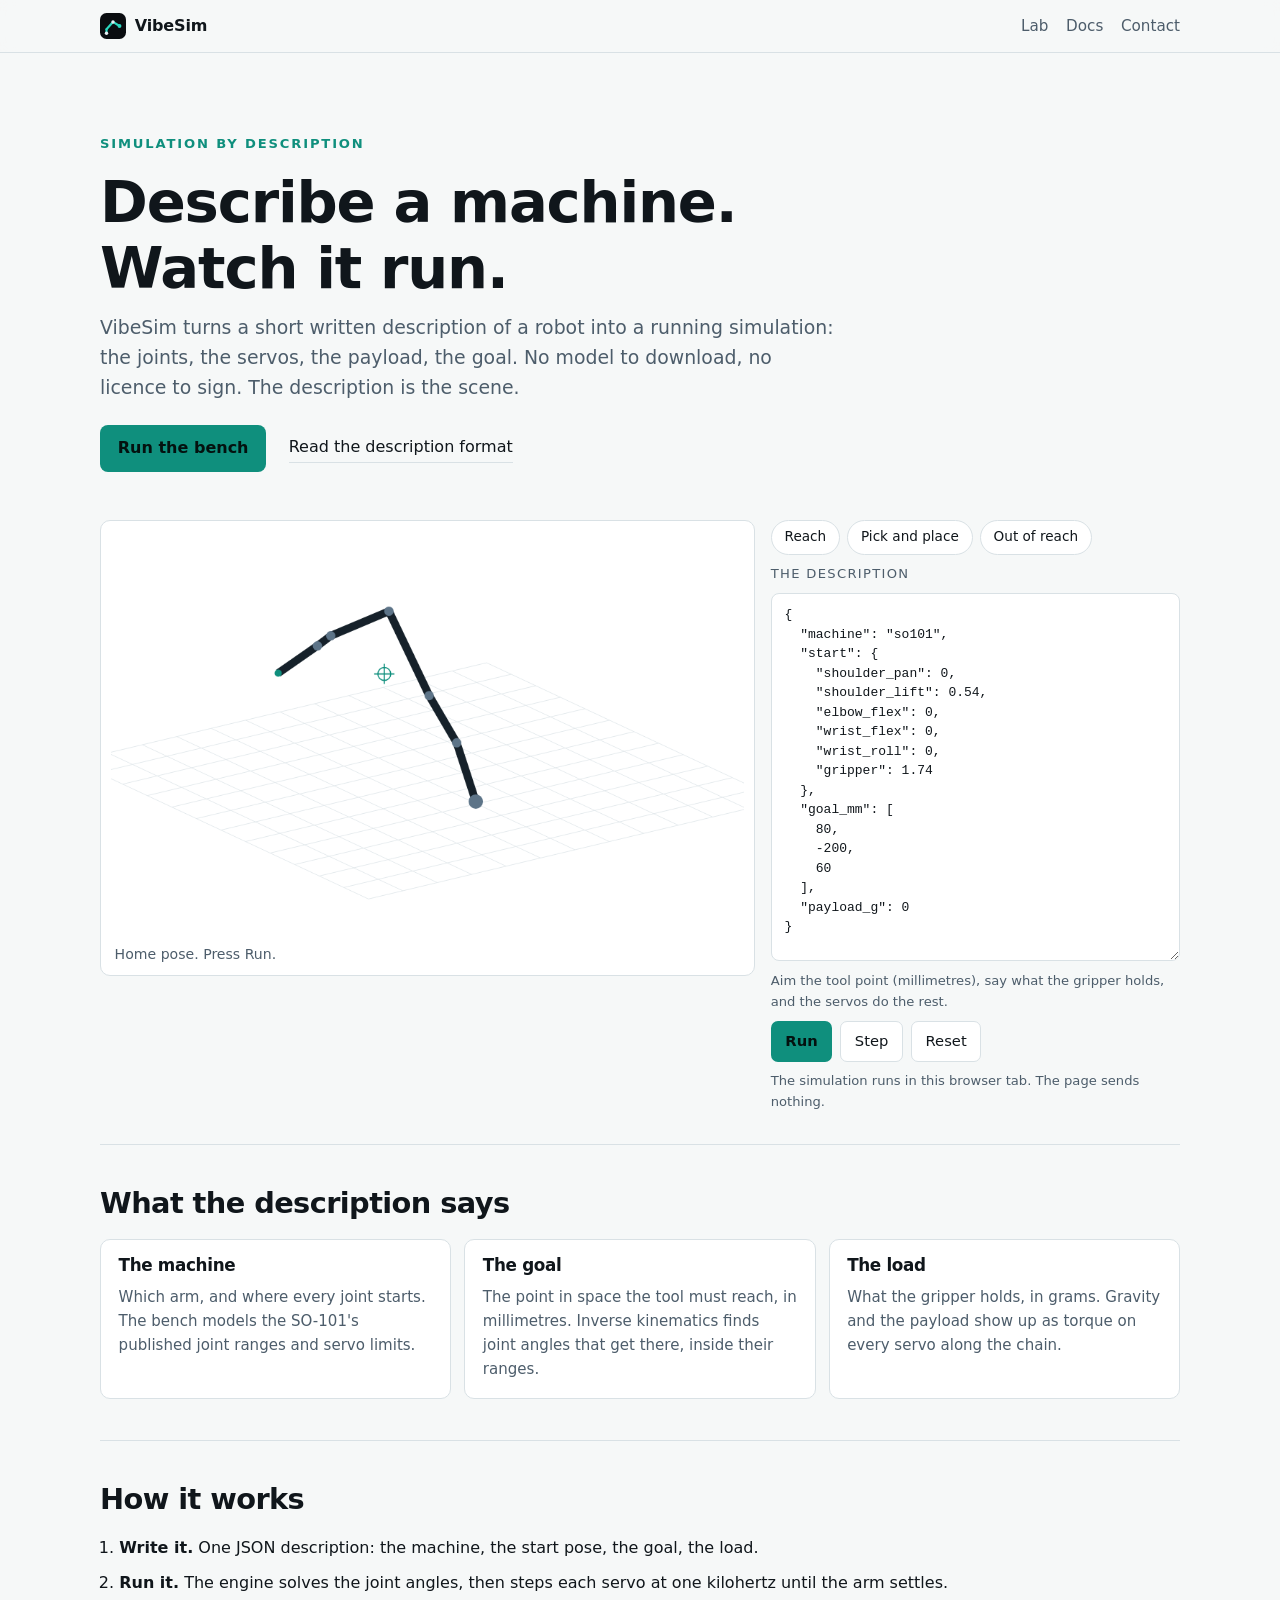
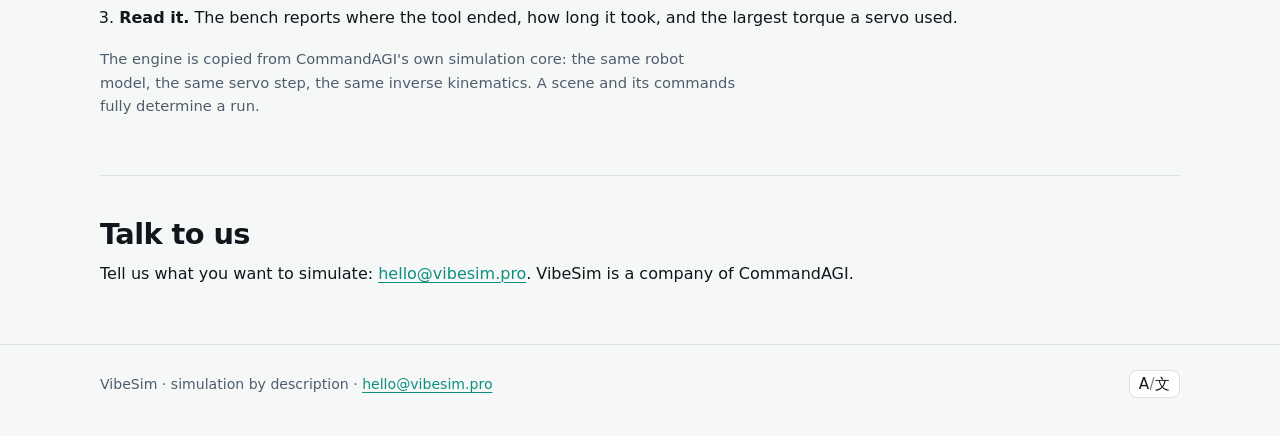
==== index.html @ e6698fac "The site of vibesim, from CommandAGI's seed (seed/drive/platform/org-vibesim/sites/vibesim) Co-Autho" ====
<!doctype html>
<html lang="en">
<head>
<meta charset="utf-8" />
<meta name="viewport" content="width=device-width, initial-scale=1" />
<title>VibeSim — simulation by description</title>
<meta name="description" content="VibeSim runs a machine simulation from a short written description. Write a scene, press Run, and watch a servo-driven arm move in your browser." />
<meta name="theme-color" content="#0a0d10" />
<link rel="canonical" href="https://vibesim.commandagi.app/" />
<link rel="alternate" hreflang="en" href="https://vibesim.commandagi.app/" />
<link rel="alternate" hreflang="es" href="https://vibesim.commandagi.app/es/" />
<link rel="alternate" hreflang="zh-Hans" href="https://vibesim.commandagi.app/zh-Hans/" />
<link rel="icon" href="mark.svg" type="image/svg+xml" />
<link rel="stylesheet" href="style.css" />
</head>
<body>
<a class="skip" href="#lab">Skip to the lab</a>
<header class="bar">
  <a class="brand" href="./"><img class="brand__mark" src="mark.svg" alt="" width="26" height="26" /><span class="brand__word">VibeSim</span></a>
  <nav class="bar__nav" aria-label="Main">
    <a href="#lab">Lab</a>
    <a href="docs/">Docs</a>
    <a href="#contact">Contact</a>
  </nav>
</header>

<main>
  <section class="hero wrap">
    <p class="kicker">Simulation by description</p>
    <h1>Describe a machine.<br />Watch it run.</h1>
    <p class="lede">VibeSim turns a short written description of a robot into a running simulation: the joints, the servos, the payload, the goal. No model to download, no licence to sign. The description is the scene.</p>
    <p class="actions"><a class="go" href="#lab">Run the bench</a><a class="quiet" href="docs/">Read the description format</a></p>
  </section>

  <section class="labwrap wrap" id="lab">
    <div class="lab">
      <div class="lab__stage">
        <canvas id="stage" width="880" height="560" aria-label="The simulated arm, drawn from the description" role="img"></canvas>
        <p class="lab__hud" id="hud" aria-live="polite">Home pose.</p>
      </div>
      <div class="lab__side">
        <div class="lab__presets" role="group" aria-label="Example descriptions">
          <button type="button" class="pill" data-preset="reach">Reach</button>
          <button type="button" class="pill" data-preset="pick">Pick and place</button>
          <button type="button" class="pill" data-preset="unreachable">Out of reach</button>
        </div>
        <label class="lab__label" for="scene">The description</label>
        <textarea id="scene" class="lab__scene" spellcheck="false" rows="12" aria-describedby="scene-help"></textarea>
        <p class="lab__help" id="scene-help">Aim the tool point (millimetres), say what the gripper holds, and the servos do the rest.</p>
        <div class="lab__actions">
          <button type="button" class="go go--inline" id="run">Run</button>
          <button type="button" class="quiet quiet--inline" id="step">Step</button>
          <button type="button" class="quiet quiet--inline" id="reset">Reset</button>
          <span class="lab__status" id="status" role="status"></span>
        </div>
        <p class="lab__note">The simulation runs in this browser tab. The page sends nothing.</p>
      </div>
    </div>
  </section>

  <section class="wrap band">
    <h2>What the description says</h2>
    <ul class="cards">
      <li class="card"><h3>The machine</h3><p>Which arm, and where every joint starts. The bench models the SO-101's published joint ranges and servo limits.</p></li>
      <li class="card"><h3>The goal</h3><p>The point in space the tool must reach, in millimetres. Inverse kinematics finds joint angles that get there, inside their ranges.</p></li>
      <li class="card"><h3>The load</h3><p>What the gripper holds, in grams. Gravity and the payload show up as torque on every servo along the chain.</p></li>
    </ul>
  </section>

  <section class="wrap band">
    <h2>How it works</h2>
    <ol class="steps">
      <li><strong>Write it.</strong> One JSON description: the machine, the start pose, the goal, the load.</li>
      <li><strong>Run it.</strong> The engine solves the joint angles, then steps each servo at one kilohertz until the arm settles.</li>
      <li><strong>Read it.</strong> The bench reports where the tool ended, how long it took, and the largest torque a servo used.</li>
    </ol>
    <p class="small">The engine is copied from CommandAGI's own simulation core: the same robot model, the same servo step, the same inverse kinematics. A scene and its commands fully determine a run.</p>
  </section>

  <section class="wrap band" id="contact">
    <h2>Talk to us</h2>
    <p>Tell us what you want to simulate: <a href="mailto:hello@vibesim.pro">hello@vibesim.pro</a>. VibeSim is a company of CommandAGI.</p>
  </section>
</main>

<footer class="foot">
  <div class="wrap foot__row">
    <p>VibeSim · simulation by description · <a href="mailto:hello@vibesim.pro">hello@vibesim.pro</a></p>
    <div class="lang">
      <button type="button" class="lang-btn" commandfor="lang-dialog" command="show-modal" aria-haspopup="dialog" aria-label="Language" title="Language"><span class="lang-btn__glyph" aria-hidden="true">A<span>/</span><span lang="zh-Hans">文</span></span></button>
      <noscript><nav class="lang-links" aria-label="Languages"><a href="/es/" hreflang="es"><span lang="es">Español</span></a> <a href="/zh-Hans/" hreflang="zh-Hans"><span lang="zh-Hans">简体中文</span></a></nav></noscript>
      <dialog id="lang-dialog" class="lang-dialog" aria-labelledby="lang-dialog-title">
        <div class="lang-dialog__box">
          <div class="lang-dialog__head"><h2 id="lang-dialog-title">Language</h2><form method="dialog"><button class="lang-dialog__close" aria-label="Close">✕</button></form></div>
          <ul class="lang-list">
            <li><a href="/" hreflang="en" aria-current="true" autofocus><span lang="en">English</span></a></li>
            <li><a href="/es/" hreflang="es"><span lang="es">Español</span></a></li>
            <li><a href="/zh-Hans/" hreflang="zh-Hans"><span lang="zh-Hans">简体中文</span></a></li>
          </ul>
        </div>
      </dialog>
    </div>
  </div>
</footer>

<script type="module" src="lab/lab.js"></script>
</body>
</html>
---- style.css ----
/* VibeSim: one stylesheet, no external font, no script from anywhere else. Dark by preference, light by the system. */
:root {
    color-scheme: dark light;
    --ink: #e8eef3;
    --dim: #9fb0bf;
    --bg: #0a0d10;
    --panel: #11161b;
    --edge: #1e262e;
    --grid: #151c22;
    --link: #dfe8ef;
    --joint: #7f93a6;
    --accent: #2bd9c0;
    --miss: #e2684f;
    --trace: #21554e;
    --radius: 10px;
    --wrap: 1080px;
}
@media (prefers-color-scheme: light) {
    :root {
        --ink: #10161b;
        --dim: #4d5d6b;
        --bg: #f6f8f8;
        --panel: #ffffff;
        --edge: #d9e1e5;
        --grid: #e3e9ec;
        --link: #16212a;
        --joint: #5d7488;
        --accent: #0f8f7d;
        --miss: #b8462f;
        --trace: #a9d3cb;
    }
}
* { box-sizing: border-box; }
html { -webkit-text-size-adjust: 100%; }
body {
    margin: 0;
    background: var(--bg);
    color: var(--ink);
    font: 16px/1.6 system-ui, -apple-system, "Segoe UI", Roboto, "Helvetica Neue", Arial, "Noto Sans", "PingFang SC", "Microsoft YaHei", sans-serif;
}
a { color: var(--accent); text-decoration-thickness: 1px; text-underline-offset: 3px; }
a:hover { text-decoration-thickness: 2px; }
h1, h2, h3 { line-height: 1.15; letter-spacing: -0.02em; margin: 0 0 .6rem; }
h1 { font-size: clamp(2.1rem, 5.4vw, 3.6rem); }
h2 { font-size: clamp(1.35rem, 2.6vw, 1.8rem); }
h3 { font-size: 1.05rem; }
p { margin: 0 0 1rem; }
.wrap { width: min(100% - 2.5rem, var(--wrap)); margin-inline: auto; }
.skip { position: absolute; left: -999px; }
.skip:focus { left: 1rem; top: 1rem; background: var(--panel); padding: .5rem .8rem; border-radius: 6px; }

.bar {
    position: sticky; top: 0; z-index: 5;
    display: flex; align-items: center; justify-content: space-between; gap: 1rem;
    padding: .8rem max(1.25rem, calc((100vw - var(--wrap)) / 2));
    background: color-mix(in srgb, var(--bg) 88%, transparent);
    border-bottom: 1px solid var(--edge);
    backdrop-filter: blur(8px);
}
.brand { display: inline-flex; align-items: center; gap: .55rem; color: var(--ink); text-decoration: none; font-weight: 650; letter-spacing: -0.01em; }
.brand__mark { display: block; }
.bar__nav { display: flex; gap: 1.1rem; }
.bar__nav a { color: var(--dim); text-decoration: none; font-size: .95rem; }
.bar__nav a:hover { color: var(--ink); }

.hero { padding: clamp(2.5rem, 7vw, 5rem) 0 2rem; }
.kicker { color: var(--accent); font-size: .82rem; letter-spacing: .14em; text-transform: uppercase; font-weight: 650; }
.lede { color: var(--dim); font-size: clamp(1.02rem, 1.7vw, 1.18rem); max-width: 62ch; }
.actions { display: flex; flex-wrap: wrap; gap: .8rem 1.4rem; align-items: center; margin-top: 1.4rem; }
.go { display: inline-block; background: var(--accent); color: #04110f; font-weight: 650; text-decoration: none; padding: .62rem 1.05rem; border-radius: 8px; border: 1px solid transparent; }
.go:hover { filter: brightness(1.08); }
.quiet { color: var(--ink); text-decoration: none; border-bottom: 1px solid var(--edge); padding-bottom: 2px; }
.quiet:hover { border-color: var(--accent); }
.go--inline, .quiet--inline { font-size: .92rem; padding: .48rem .85rem; border-radius: 7px; background: var(--panel); color: var(--ink); border: 1px solid var(--edge); }
.go--inline { background: var(--accent); color: #04110f; border-color: transparent; }
button { font: inherit; cursor: pointer; }
button:disabled { opacity: .55; cursor: default; }

.labwrap { padding-bottom: 2rem; }
.lab { display: grid; grid-template-columns: minmax(0, 1.6fr) minmax(0, 1fr); gap: 1rem; align-items: start; }
@media (max-width: 860px) { .lab { grid-template-columns: 1fr; } }
.lab__stage { background: var(--panel); border: 1px solid var(--edge); border-radius: var(--radius); padding: .6rem; }
#stage { display: block; width: 100%; height: auto; border-radius: 6px; touch-action: none; cursor: grab; }
#stage:active { cursor: grabbing; }
.lab__hud { margin: .55rem .25rem 0; color: var(--dim); font-size: .88rem; font-variant-numeric: tabular-nums; }
.lab__side { display: grid; gap: .55rem; }
.lab__presets { display: flex; flex-wrap: wrap; gap: .45rem; }
.pill { background: var(--panel); color: var(--ink); border: 1px solid var(--edge); border-radius: 999px; padding: .34rem .8rem; font-size: .85rem; }
.pill:hover { border-color: var(--accent); }
.lab__label { font-size: .82rem; letter-spacing: .1em; text-transform: uppercase; color: var(--dim); }
.lab__scene {
    width: 100%; min-height: 23rem; resize: vertical;
    background: var(--panel); color: var(--ink); border: 1px solid var(--edge); border-radius: 8px;
    padding: .7rem .8rem; font: 13px/1.5 ui-monospace, SFMono-Regular, Menlo, Consolas, monospace;
}
.lab__scene:focus-visible, .pill:focus-visible, button:focus-visible, a:focus-visible { outline: 2px solid var(--accent); outline-offset: 2px; }
.lab__help, .lab__note { color: var(--dim); font-size: .82rem; margin: 0; }
.lab__actions { display: flex; flex-wrap: wrap; gap: .5rem; align-items: center; }
.lab__status { color: var(--dim); font-size: .85rem; }

.band { padding: 2.6rem 0; border-top: 1px solid var(--edge); }
.cards { list-style: none; padding: 0; margin: 1.2rem 0 0; display: grid; gap: .8rem; grid-template-columns: repeat(auto-fit, minmax(15rem, 1fr)); }
.card { background: var(--panel); border: 1px solid var(--edge); border-radius: var(--radius); padding: 1rem 1.1rem; }
.card p { color: var(--dim); margin: 0; font-size: .94rem; }
.steps { margin: 1.2rem 0 1rem; padding-left: 1.2rem; display: grid; gap: .6rem; }
.small { color: var(--dim); font-size: .92rem; max-width: 68ch; }

.doc { padding: 2.4rem 0 3.4rem; max-width: 72ch; }
.doc h2 { margin-top: 2rem; }
.doc code, .doc pre { font-family: ui-monospace, SFMono-Regular, Menlo, Consolas, monospace; font-size: .9em; }
.doc code { background: var(--panel); border: 1px solid var(--edge); border-radius: 5px; padding: .08em .35em; }
.doc pre { background: var(--panel); border: 1px solid var(--edge); border-radius: 8px; padding: .9rem 1rem; overflow-x: auto; }
.doc pre code { border: 0; padding: 0; background: none; }
.doc table { border-collapse: collapse; width: 100%; margin: 1rem 0; font-size: .94rem; }
.doc th, .doc td { text-align: start; border-bottom: 1px solid var(--edge); padding: .45rem .5rem; vertical-align: top; }

.foot { border-top: 1px solid var(--edge); padding: 1.6rem 0 2.4rem; }
.foot__row { display: flex; flex-wrap: wrap; gap: .8rem 1rem; align-items: center; justify-content: space-between; }
.foot p { color: var(--dim); font-size: .88rem; margin: 0; }

.lang-btn { background: var(--panel); color: var(--ink); border: 1px solid var(--edge); border-radius: 8px; padding: .3rem .55rem; line-height: 1; }
.lang-btn__glyph { font-size: .95rem; letter-spacing: .02em; }
.lang-btn__glyph span:first-child { opacity: .55; }
.lang-btn:hover { border-color: var(--accent); }
.lang-links { display: flex; gap: .8rem; font-size: .86rem; }
.lang-dialog { border: 1px solid var(--edge); border-radius: 12px; background: var(--panel); color: var(--ink); padding: 0; width: min(92vw, 21rem); }
.lang-dialog::backdrop { background: rgba(0, 0, 0, .55); }
.lang-dialog__box { padding: .9rem 1rem 1rem; }
.lang-dialog__head { display: flex; align-items: center; justify-content: space-between; gap: 1rem; }
.lang-dialog__head h2 { font-size: 1rem; margin: 0; }
.lang-dialog__close { background: none; border: 0; color: var(--dim); font-size: 1rem; padding: .2rem .3rem; }
.lang-list { list-style: none; margin: .8rem 0 0; padding: 0; display: grid; gap: .1rem; }
.lang-list a { display: block; color: var(--ink); text-decoration: none; padding: .45rem .5rem; border-radius: 6px; }
.lang-list a:hover, .lang-list a:focus-visible { background: var(--bg); }
.lang-list a[aria-current="true"] { color: var(--accent); font-weight: 650; }
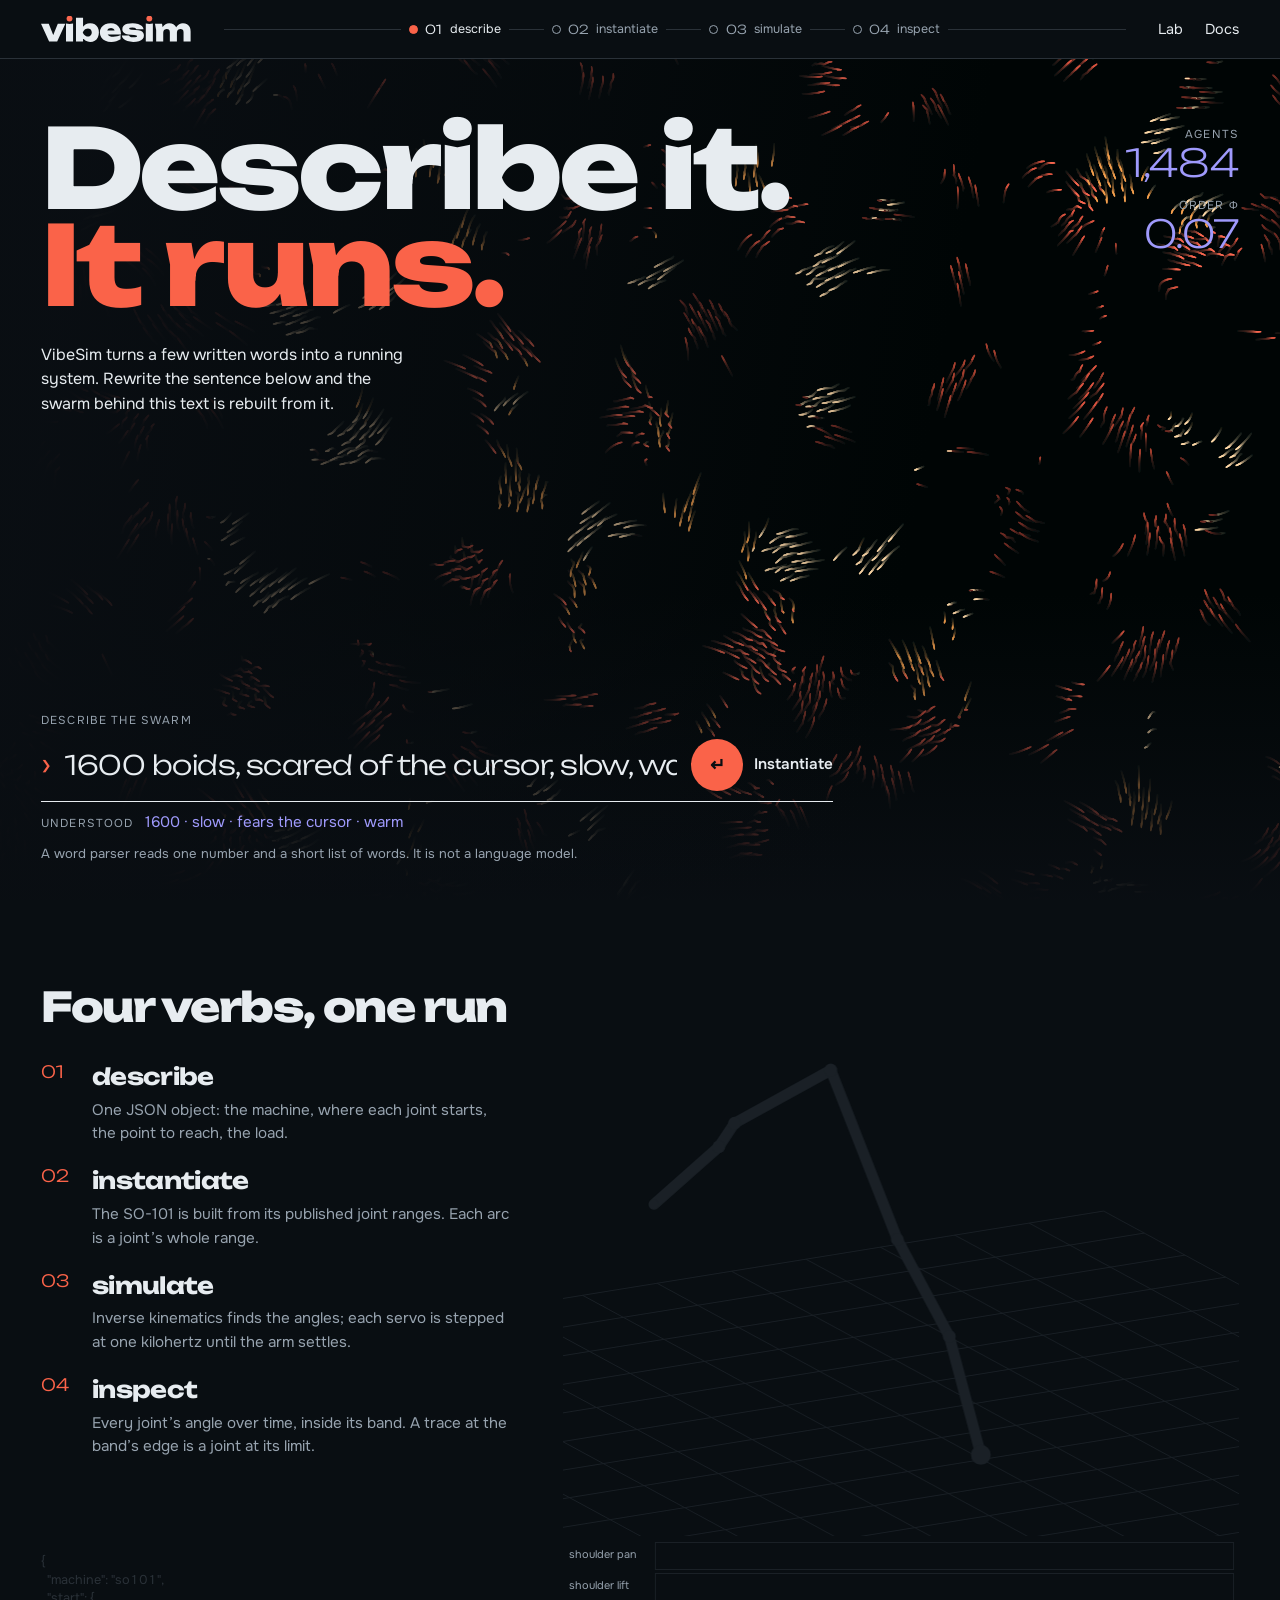
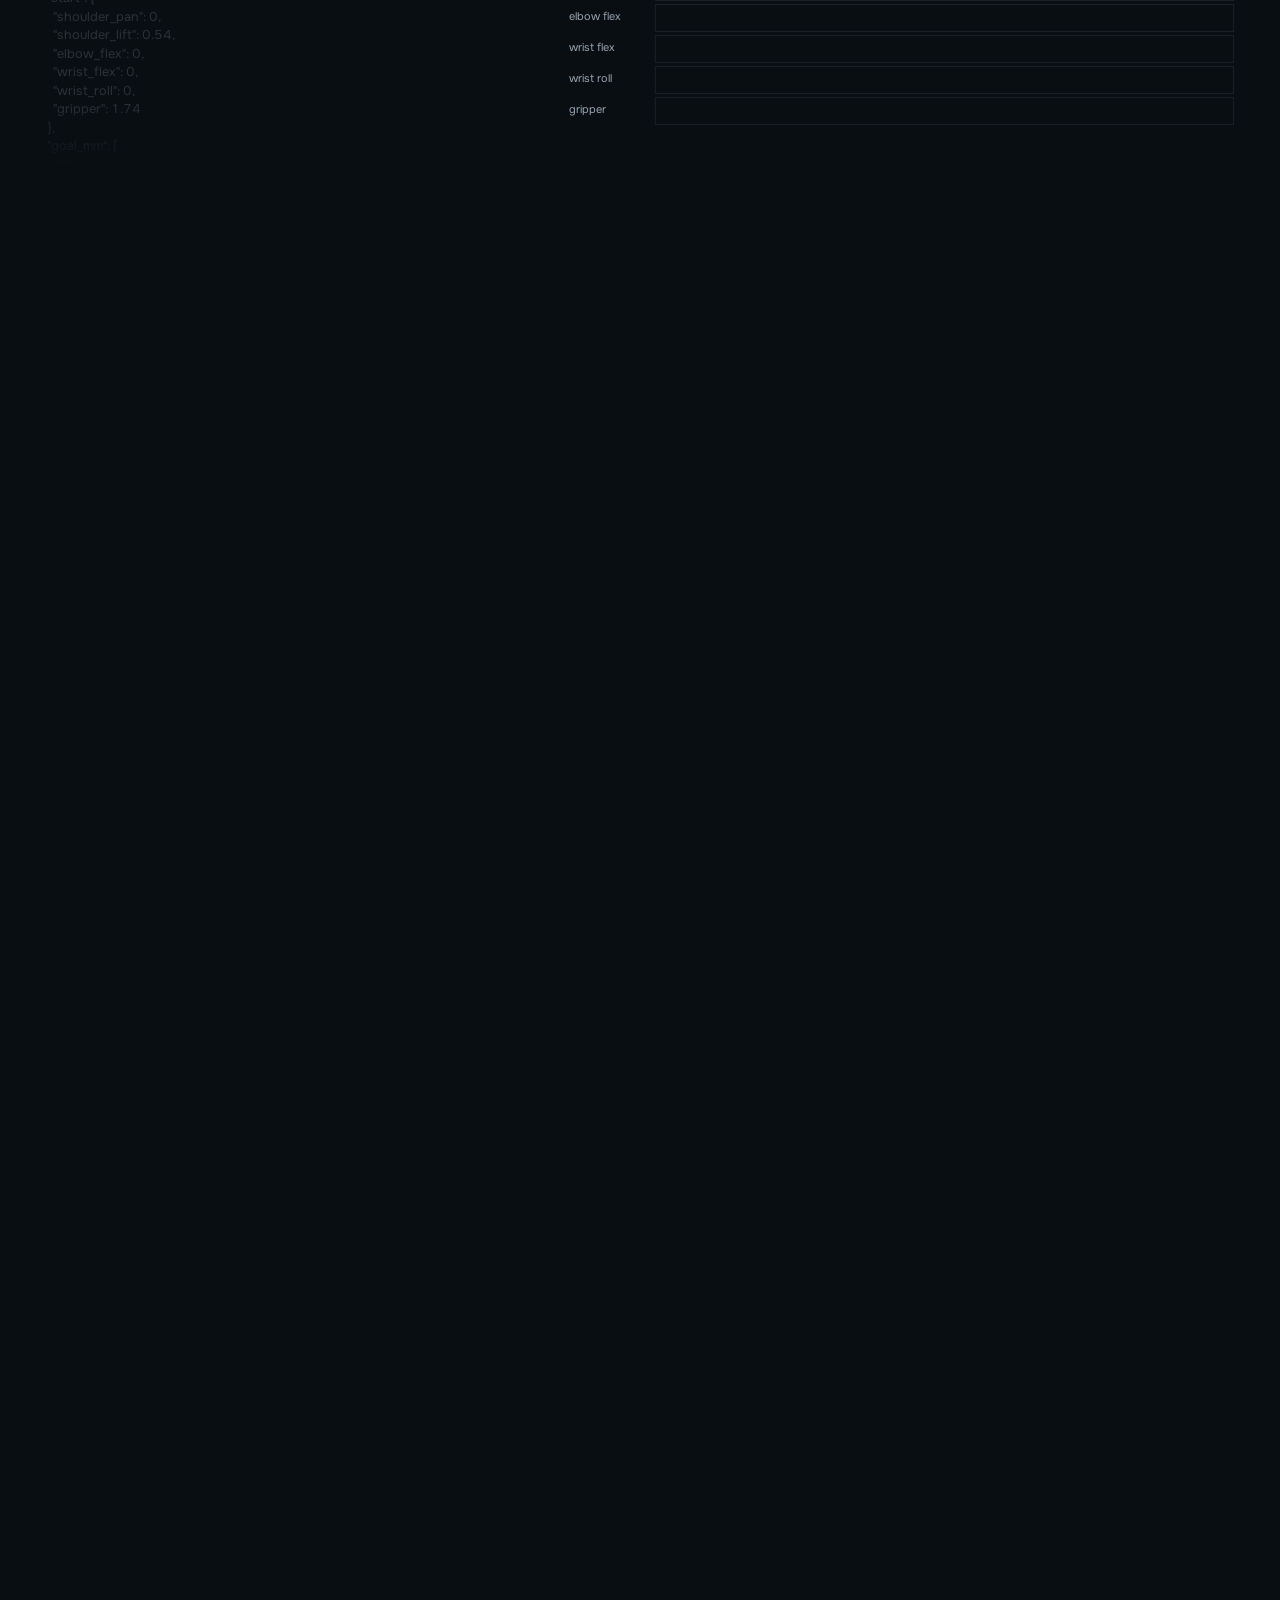
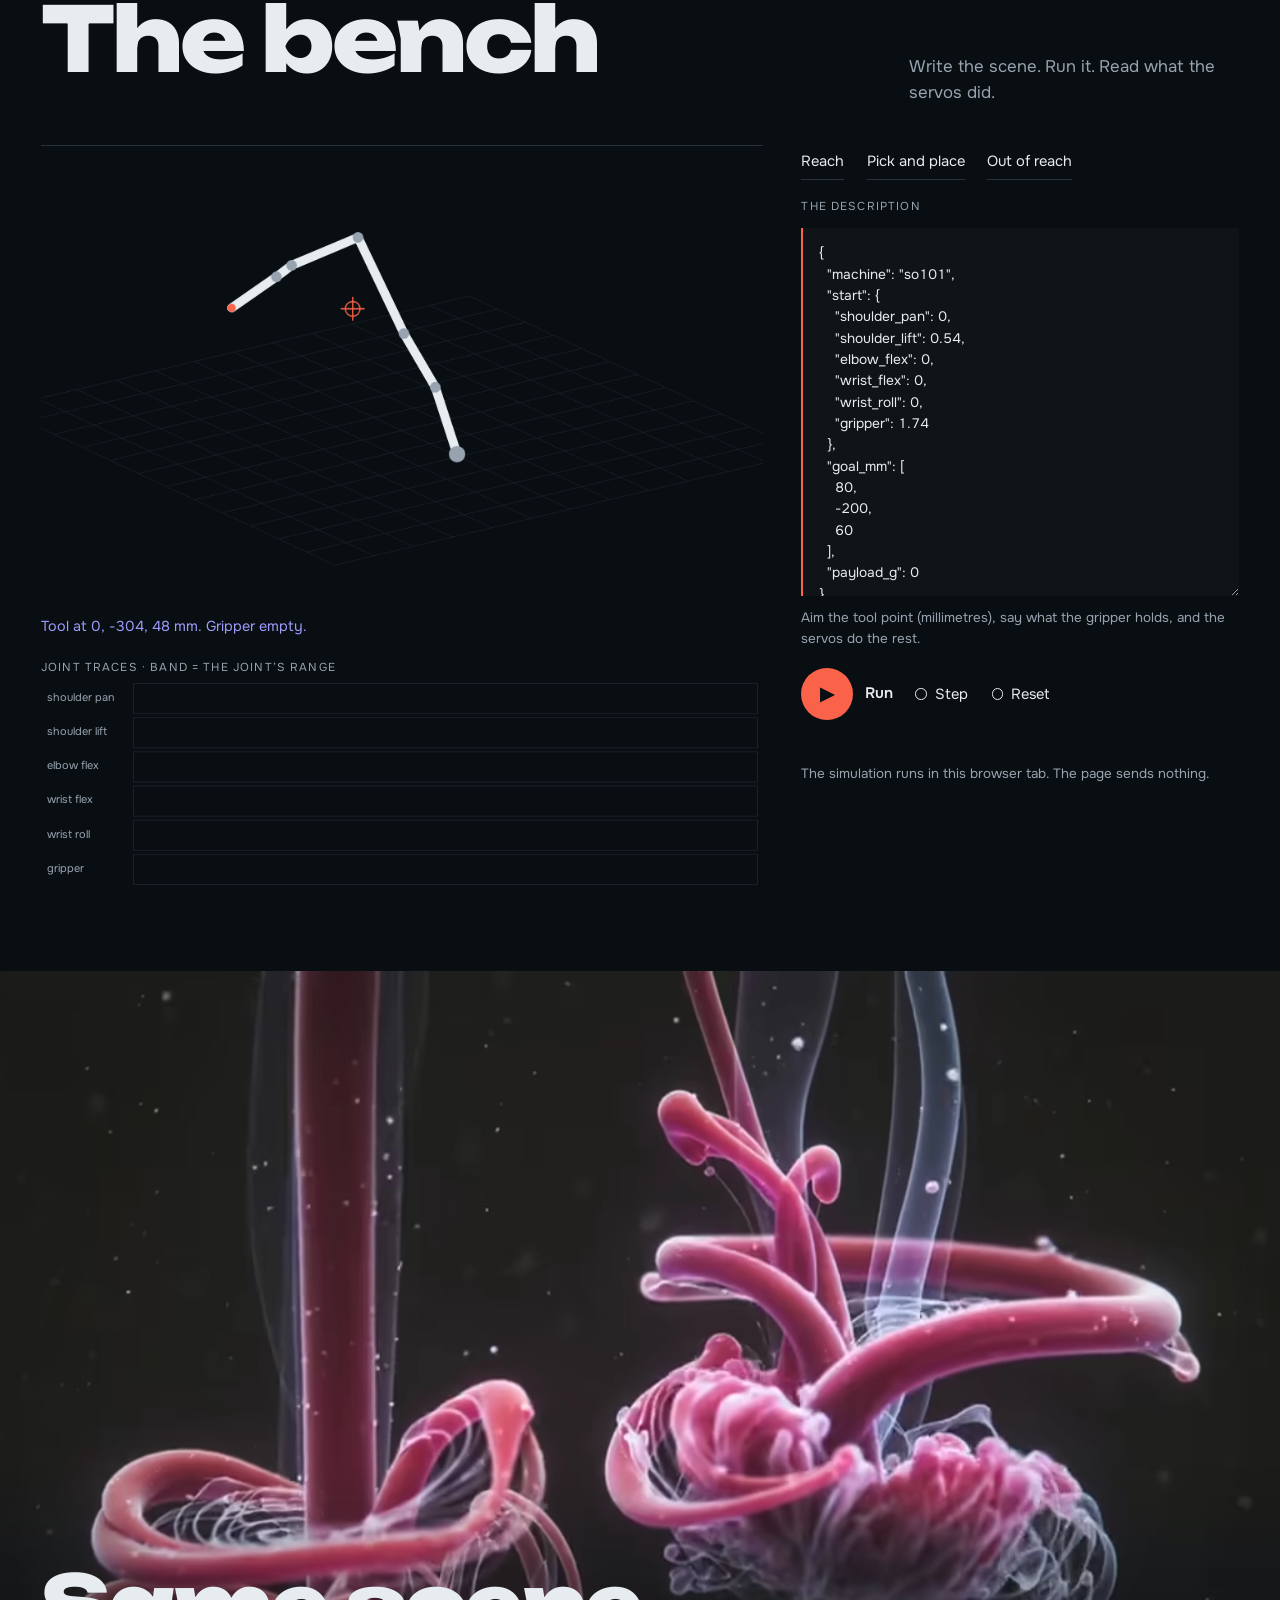
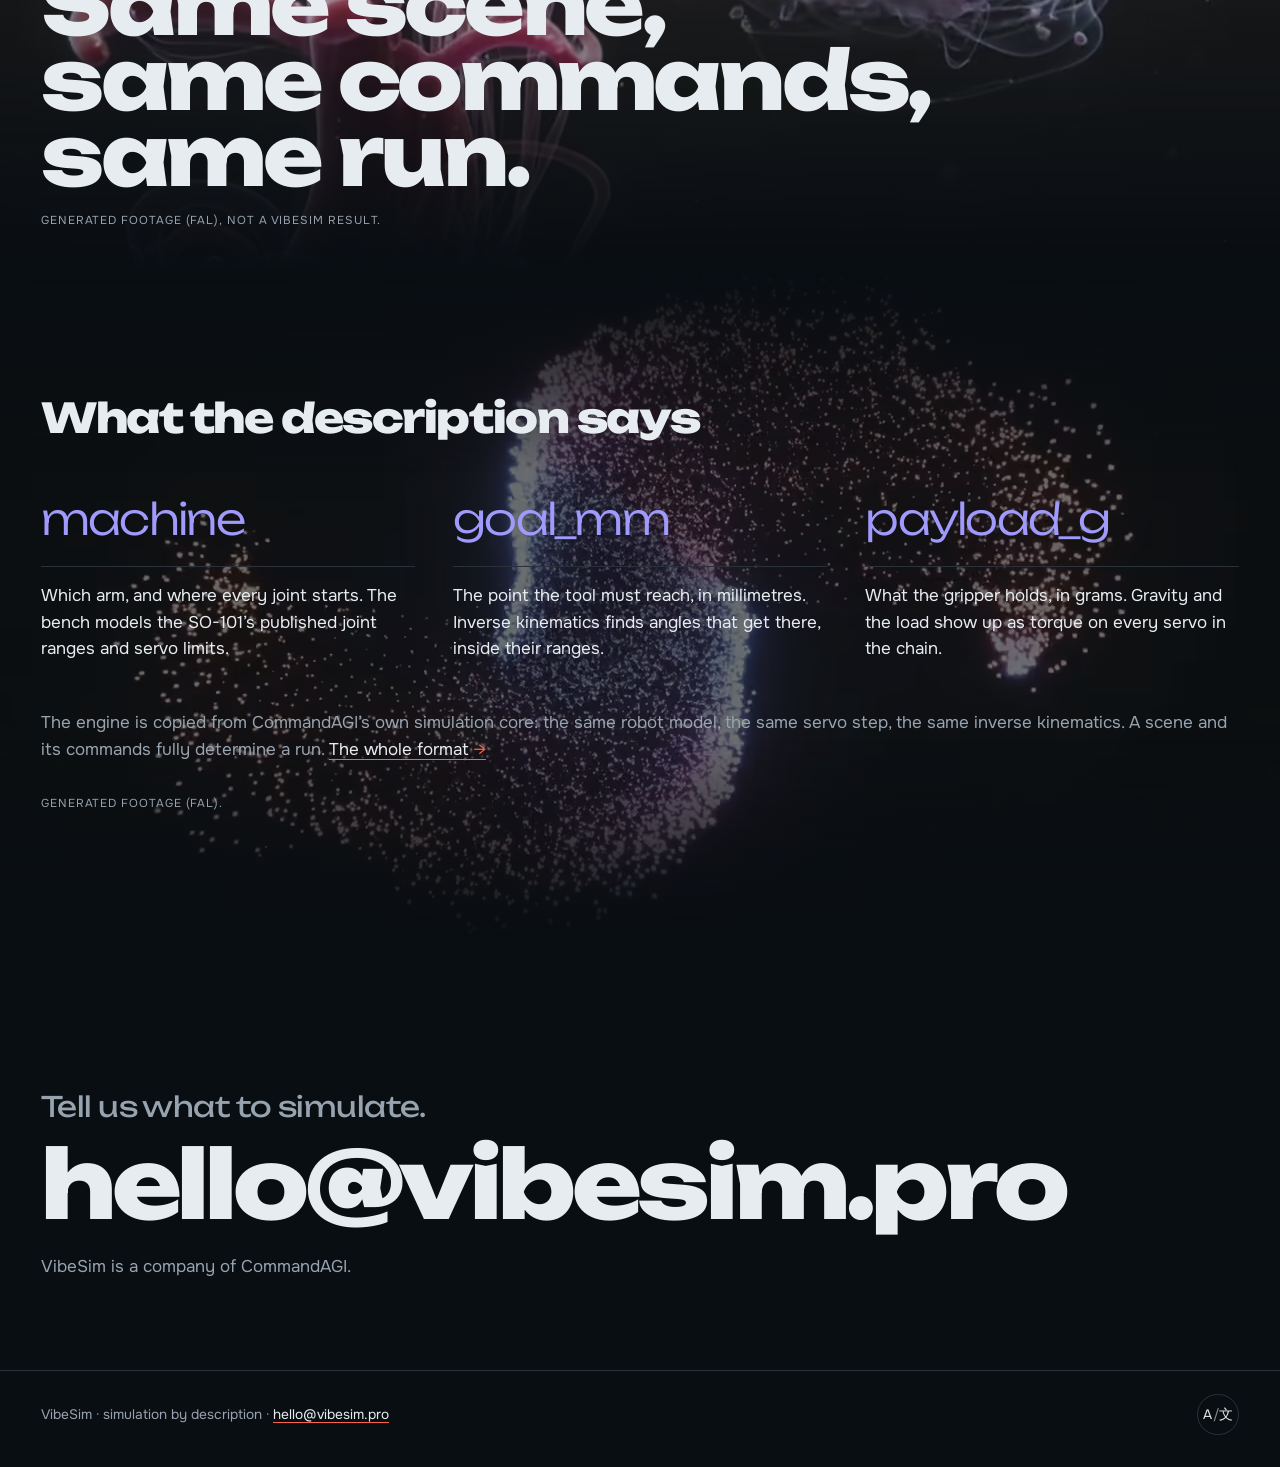
==== commit 19a1e740: "The 2027 redesign: the page is a simulation A boids swarm, full bleed, rebuilt from the visitor's se" ====
--- a/index.html
+++ b/index.html
@@ -2,55 +2,105 @@
 <html lang="en">
 <head>
 <meta charset="utf-8" />
-<meta name="viewport" content="width=device-width, initial-scale=1" />
+<meta name="viewport" content="width=device-width, initial-scale=1, viewport-fit=cover" />
 <title>VibeSim — simulation by description</title>
-<meta name="description" content="VibeSim runs a machine simulation from a short written description. Write a scene, press Run, and watch a servo-driven arm move in your browser." />
-<meta name="theme-color" content="#0a0d10" />
+<meta name="description" content="VibeSim runs a simulation from a short written description. Type a sentence and a swarm becomes it; write a scene and a servo-driven arm runs it, in your browser." />
+<meta name="theme-color" content="#0b0e12" />
+<meta name="color-scheme" content="dark" />
 <link rel="canonical" href="https://vibesim.commandagi.app/" />
 <link rel="alternate" hreflang="en" href="https://vibesim.commandagi.app/" />
 <link rel="alternate" hreflang="es" href="https://vibesim.commandagi.app/es/" />
 <link rel="alternate" hreflang="zh-Hans" href="https://vibesim.commandagi.app/zh-Hans/" />
+<meta property="og:title" content="VibeSim — simulation by description" />
+<meta property="og:description" content="VibeSim runs a simulation from a short written description. Type a sentence and a swarm becomes it; write a scene and a servo-driven arm runs it, in your browser." />
+<meta property="og:image" content="https://vibesim.commandagi.app/og.png" />
+<meta property="og:url" content="https://vibesim.commandagi.app/" />
+<meta name="twitter:card" content="summary_large_image" />
 <link rel="icon" href="mark.svg" type="image/svg+xml" />
+<link rel="apple-touch-icon" href="touch-icon.png" />
+<link rel="preload" href="fonts/unbounded.woff2" as="font" type="font/woff2" crossorigin />
 <link rel="stylesheet" href="style.css" />
 </head>
-<body>
+<body class="home">
 <a class="skip" href="#lab">Skip to the lab</a>
 <header class="bar">
-  <a class="brand" href="./"><img class="brand__mark" src="mark.svg" alt="" width="26" height="26" /><span class="brand__word">VibeSim</span></a>
+  <a class="brand" href="./" aria-label="VibeSim"><img class="brand__word" src="wordmark.svg" alt="VibeSim" width="151" height="26" /></a>
+  <ol class="rail" aria-label="Phases of a run">
+    <li><a href="#verbs" data-rail="0"><span class="rail__n">01</span> describe</a></li>
+    <li><a href="#verbs" data-rail="1"><span class="rail__n">02</span> instantiate</a></li>
+    <li><a href="#verbs" data-rail="2"><span class="rail__n">03</span> simulate</a></li>
+    <li><a href="#verbs" data-rail="3"><span class="rail__n">04</span> inspect</a></li>
+  </ol>
   <nav class="bar__nav" aria-label="Main">
     <a href="#lab">Lab</a>
     <a href="docs/">Docs</a>
-    <a href="#contact">Contact</a>
   </nav>
 </header>
 
 <main>
-  <section class="hero wrap">
-    <p class="kicker">Simulation by description</p>
-    <h1>Describe a machine.<br />Watch it run.</h1>
-    <p class="lede">VibeSim turns a short written description of a robot into a running simulation: the joints, the servos, the payload, the goal. No model to download, no licence to sign. The description is the scene.</p>
-    <p class="actions"><a class="go" href="#lab">Run the bench</a><a class="quiet" href="docs/">Read the description format</a></p>
+  <section class="hero" aria-labelledby="hero-title">
+    <canvas id="swarm" class="hero__field" role="img" aria-label="A boids swarm, simulated in this tab from the sentence"></canvas>
+    <div class="hero__grid">
+      <h1 id="hero-title" class="hero__title"><span>Describe it.</span> <span class="hero__title-run">It runs.</span></h1>
+      <p class="hero__lede">VibeSim turns a few written words into a running system. Rewrite the sentence below and the swarm behind this text is rebuilt from it.</p>
+      <dl class="readout" aria-hidden="true">
+        <div><dt>agents</dt><dd id="count">—</dd></div>
+        <div><dt>order φ</dt><dd id="phi">—</dd></div>
+      </dl>
+      <form class="prompt" id="describe">
+        <label class="prompt__label" for="sentence">Describe the swarm</label>
+        <div class="prompt__row">
+          <span class="prompt__caret" aria-hidden="true">›</span>
+          <input class="prompt__input" id="sentence" name="sentence" value="1600 boids, scared of the cursor, slow, warm" autocomplete="off" spellcheck="false" enterkeyhint="go" aria-describedby="swarm-note understood-line" />
+          <button class="disc" type="submit"><span class="disc__glyph" aria-hidden="true">↵</span><span class="disc__label">Instantiate</span></button>
+        </div>
+        <p class="prompt__understood" id="understood-line"><span class="prompt__k">Understood</span> <output id="understood" aria-live="polite"></output></p>
+        <p class="prompt__note" id="swarm-note">A word parser reads one number and a short list of words. It is not a language model. <button type="button" class="hair still-only" id="swarm-step">Step</button></p>
+      </form>
+    </div>
+    <script type="application/json" id="swarm-strings">{"slow":"slow","fast":"fast","fears the cursor":"fears the cursor","follows the cursor":"follows the cursor","warm":"warm","cold":"cold","tight":"tight","loose":"loose","wind":"wind","swirl":"swirl","(nothing)":"no word I know: the defaults"}</script>
   </section>
 
-  <section class="labwrap wrap" id="lab">
+  <section class="verbs" id="verbs" aria-labelledby="verbs-title">
+    <div class="verbs__stage">
+      <h2 id="verbs-title" class="verbs__title">Four verbs, one run</h2>
+      <ol class="verbs__list">
+        <li data-verb="0"><span class="verbs__n">01</span><strong>describe</strong><span class="verbs__text">One JSON object: the machine, where each joint starts, the point to reach, the load.</span></li>
+        <li data-verb="1"><span class="verbs__n">02</span><strong>instantiate</strong><span class="verbs__text">The SO-101 is built from its published joint ranges. Each arc is a joint’s whole range.</span></li>
+        <li data-verb="2"><span class="verbs__n">03</span><strong>simulate</strong><span class="verbs__text">Inverse kinematics finds the angles; each servo is stepped at one kilohertz until the arm settles.</span></li>
+        <li data-verb="3"><span class="verbs__n">04</span><strong>inspect</strong><span class="verbs__text">Every joint’s angle over time, inside its band. A trace at the band’s edge is a joint at its limit.</span></li>
+      </ol>
+      <pre class="verbs__code" id="verbs-code" aria-hidden="true"></pre>
+      <canvas class="verbs__arm" id="verbs-arm" role="img" aria-label="The pick-and-place run, drawn at the scroll’s position"></canvas>
+      <canvas class="verbs__traces" id="verbs-traces" role="img" aria-label="The six joints’ angles over the run"></canvas>
+    </div>
+  </section>
+
+  <section class="bench" id="lab" aria-labelledby="lab-title">
+    <header class="bench__head">
+      <h2 id="lab-title">The bench</h2>
+      <p>Write the scene. Run it. Read what the servos did.</p>
+    </header>
     <div class="lab">
       <div class="lab__stage">
         <canvas id="stage" width="880" height="560" aria-label="The simulated arm, drawn from the description" role="img"></canvas>
         <p class="lab__hud" id="hud" aria-live="polite">Home pose.</p>
+        <p class="lab__label" id="traces-label">Joint traces · band = the joint’s range</p>
+        <canvas id="traces" class="lab__traces" width="880" height="240" aria-label="Each joint’s angle over the run, inside its range" role="img"></canvas>
       </div>
       <div class="lab__side">
         <div class="lab__presets" role="group" aria-label="Example descriptions">
-          <button type="button" class="pill" data-preset="reach">Reach</button>
-          <button type="button" class="pill" data-preset="pick">Pick and place</button>
-          <button type="button" class="pill" data-preset="unreachable">Out of reach</button>
+          <button type="button" class="chip" data-preset="reach">Reach</button>
+          <button type="button" class="chip" data-preset="pick">Pick and place</button>
+          <button type="button" class="chip" data-preset="unreachable">Out of reach</button>
         </div>
         <label class="lab__label" for="scene">The description</label>
         <textarea id="scene" class="lab__scene" spellcheck="false" rows="12" aria-describedby="scene-help"></textarea>
         <p class="lab__help" id="scene-help">Aim the tool point (millimetres), say what the gripper holds, and the servos do the rest.</p>
         <div class="lab__actions">
-          <button type="button" class="go go--inline" id="run">Run</button>
-          <button type="button" class="quiet quiet--inline" id="step">Step</button>
-          <button type="button" class="quiet quiet--inline" id="reset">Reset</button>
+          <button type="button" class="disc" id="run"><span class="disc__glyph" aria-hidden="true">▶</span><span class="disc__label">Run</span></button>
+          <button type="button" class="hair" id="step">Step</button>
+          <button type="button" class="hair" id="reset">Reset</button>
           <span class="lab__status" id="status" role="status"></span>
         </div>
         <p class="lab__note">The simulation runs in this browser tab. The page sends nothing.</p>
@@ -58,33 +108,39 @@
     </div>
   </section>
 
-  <section class="wrap band">
-    <h2>What the description says</h2>
-    <ul class="cards">
-      <li class="card"><h3>The machine</h3><p>Which arm, and where every joint starts. The bench models the SO-101's published joint ranges and servo limits.</p></li>
-      <li class="card"><h3>The goal</h3><p>The point in space the tool must reach, in millimetres. Inverse kinematics finds joint angles that get there, inside their ranges.</p></li>
-      <li class="card"><h3>The load</h3><p>What the gripper holds, in grams. Gravity and the payload show up as torque on every servo along the chain.</p></li>
-    </ul>
+  <section class="interval" aria-label="Same scene, same commands, same run.">
+    <video class="interval__video" data-lazy muted loop playsinline preload="none" poster="media/pigment.jpg" aria-hidden="true">
+      <source data-src="media/pigment.webm" type="video/webm; codecs=av01.0.05M.08" />
+      <source data-src="media/pigment.mp4" type="video/mp4" />
+    </video>
+    <p class="interval__line">Same scene, same commands, same run.</p>
+    <p class="caption">Generated footage (fal), not a VibeSim result.</p>
   </section>
 
-  <section class="wrap band">
-    <h2>How it works</h2>
-    <ol class="steps">
-      <li><strong>Write it.</strong> One JSON description: the machine, the start pose, the goal, the load.</li>
-      <li><strong>Run it.</strong> The engine solves the joint angles, then steps each servo at one kilohertz until the arm settles.</li>
-      <li><strong>Read it.</strong> The bench reports where the tool ended, how long it took, and the largest torque a servo used.</li>
-    </ol>
-    <p class="small">The engine is copied from CommandAGI's own simulation core: the same robot model, the same servo step, the same inverse kinematics. A scene and its commands fully determine a run.</p>
+  <section class="fields" aria-labelledby="fields-title">
+    <video class="fields__video" data-lazy muted loop playsinline preload="none" poster="media/flock.jpg" aria-hidden="true">
+      <source data-src="media/flock.webm" type="video/webm; codecs=av01.0.05M.08" />
+      <source data-src="media/flock.mp4" type="video/mp4" />
+    </video>
+    <h2 id="fields-title" class="fields__title">What the description says</h2>
+    <dl class="fields__list">
+      <div><dt>machine</dt><dd>Which arm, and where every joint starts. The bench models the SO-101’s published joint ranges and servo limits.</dd></div>
+      <div><dt>goal_mm</dt><dd>The point the tool must reach, in millimetres. Inverse kinematics finds angles that get there, inside their ranges.</dd></div>
+      <div><dt>payload_g</dt><dd>What the gripper holds, in grams. Gravity and the load show up as torque on every servo in the chain.</dd></div>
+    </dl>
+    <p class="fields__engine">The engine is copied from CommandAGI’s own simulation core: the same robot model, the same servo step, the same inverse kinematics. A scene and its commands fully determine a run. <a class="arrow" href="docs/">The whole format</a></p>
+    <p class="caption">Generated footage (fal).</p>
   </section>
 
-  <section class="wrap band" id="contact">
-    <h2>Talk to us</h2>
-    <p>Tell us what you want to simulate: <a href="mailto:hello@vibesim.pro">hello@vibesim.pro</a>. VibeSim is a company of CommandAGI.</p>
+  <section class="contact" id="contact" aria-labelledby="contact-title">
+    <h2 id="contact-title">Tell us what to simulate.</h2>
+    <p><a class="contact__mail" href="mailto:hello@vibesim.pro">hello@vibesim.pro</a></p>
+    <p class="contact__by">VibeSim is a company of CommandAGI.</p>
   </section>
 </main>
 
 <footer class="foot">
-  <div class="wrap foot__row">
+  <div class="foot__row">
     <p>VibeSim · simulation by description · <a href="mailto:hello@vibesim.pro">hello@vibesim.pro</a></p>
     <div class="lang">
       <button type="button" class="lang-btn" commandfor="lang-dialog" command="show-modal" aria-haspopup="dialog" aria-label="Language" title="Language"><span class="lang-btn__glyph" aria-hidden="true">A<span>/</span><span lang="zh-Hans">文</span></span></button>
@@ -103,6 +159,9 @@
   </div>
 </footer>
 
+<script type="module" src="lab/swarm.js"></script>
+<script type="module" src="lab/verbs.js"></script>
 <script type="module" src="lab/lab.js"></script>
+<script type="module" src="lab/page.js"></script>
 </body>
 </html>
--- a/style.css
+++ b/style.css
@@ -1,135 +1,258 @@
-/* VibeSim: one stylesheet, no external font, no script from anywhere else. Dark by preference, light by the system. */
+/* VibeSim (redesign/DESIGN.md): the page is a simulation. Dark only. Unbounded over Onest, both self-hosted.
+   Shape language: circles and hairlines; no cards, no shadows, no rounded rectangles. */
+@font-face { font-family: Unbounded; src: url(fonts/unbounded.woff2) format("woff2"); font-weight: 200 900; font-display: swap; }
+@font-face { font-family: Onest; src: url(fonts/onest.woff2) format("woff2"); font-weight: 100 900; font-display: swap; }
+/* Metric-matched fallbacks: a late font does not move the layout. */
+@font-face { font-family: "Unbounded fallback"; src: local("Arial Black"), local("Arial Bold"), local("Arial"); size-adjust: 112%; ascent-override: 92%; descent-override: 22%; }
+@font-face { font-family: "Onest fallback"; src: local("Arial"), local("Helvetica"); size-adjust: 101%; ascent-override: 98%; descent-override: 26%; }
+
 :root {
-    color-scheme: dark light;
-    --ink: #e8eef3;
-    --dim: #9fb0bf;
-    --bg: #0a0d10;
-    --panel: #11161b;
-    --edge: #1e262e;
-    --grid: #151c22;
-    --link: #dfe8ef;
-    --joint: #7f93a6;
-    --accent: #2bd9c0;
-    --miss: #e2684f;
-    --trace: #21554e;
-    --radius: 10px;
-    --wrap: 1080px;
-}
-@media (prefers-color-scheme: light) {
+    color-scheme: dark;
+    --ink: #0b0e12; --paper: #e8edf1; --dim: #95a1ad; --coral: #fa674f; --uv: #a89bfa;
+    --grid: #1c232c; --hair: #2a333d; --lift: #11161c;
+    --display: Unbounded, "Unbounded fallback", "PingFang SC", "Noto Sans CJK SC", "Microsoft YaHei", sans-serif;
+    --text: Onest, "Onest fallback", "PingFang SC", "Noto Sans CJK SC", "Microsoft YaHei", sans-serif;
+    --gutter: clamp(1.1rem, 3.2vw, 3rem);
+    --measure: 1680px;
+}
+@supports (color: oklch(0 0 0)) {
     :root {
-        --ink: #10161b;
-        --dim: #4d5d6b;
-        --bg: #f6f8f8;
-        --panel: #ffffff;
-        --edge: #d9e1e5;
-        --grid: #e3e9ec;
-        --link: #16212a;
-        --joint: #5d7488;
-        --accent: #0f8f7d;
-        --miss: #b8462f;
-        --trace: #a9d3cb;
+        --ink: oklch(0.16 0.012 250); --paper: oklch(0.94 0.008 240); --dim: oklch(0.71 0.022 245);
+        --coral: oklch(0.69 0.19 32); --uv: oklch(0.73 0.14 285);
+        --grid: oklch(0.24 0.014 250); --hair: oklch(0.31 0.016 250); --lift: oklch(0.19 0.012 250);
     }
 }
 * { box-sizing: border-box; }
-html { -webkit-text-size-adjust: 100%; }
-body {
-    margin: 0;
-    background: var(--bg);
-    color: var(--ink);
-    font: 16px/1.6 system-ui, -apple-system, "Segoe UI", Roboto, "Helvetica Neue", Arial, "Noto Sans", "PingFang SC", "Microsoft YaHei", sans-serif;
-}
-a { color: var(--accent); text-decoration-thickness: 1px; text-underline-offset: 3px; }
+html { -webkit-text-size-adjust: 100%; background: var(--ink); scroll-padding-top: 4rem; }
+body { margin: 0; background: var(--ink); color: var(--paper); font: 400 17px/1.55 var(--text); font-feature-settings: "tnum" 0; }
+h1, h2, h3 { font-family: var(--display); font-weight: 800; letter-spacing: -0.035em; line-height: 0.95; margin: 0; text-wrap: balance; }
+p { margin: 0; text-wrap: pretty; }
+a { color: var(--paper); text-decoration-color: var(--coral); text-decoration-thickness: 1px; text-underline-offset: 0.22em; }
 a:hover { text-decoration-thickness: 2px; }
-h1, h2, h3 { line-height: 1.15; letter-spacing: -0.02em; margin: 0 0 .6rem; }
-h1 { font-size: clamp(2.1rem, 5.4vw, 3.6rem); }
-h2 { font-size: clamp(1.35rem, 2.6vw, 1.8rem); }
-h3 { font-size: 1.05rem; }
-p { margin: 0 0 1rem; }
-.wrap { width: min(100% - 2.5rem, var(--wrap)); margin-inline: auto; }
-.skip { position: absolute; left: -999px; }
-.skip:focus { left: 1rem; top: 1rem; background: var(--panel); padding: .5rem .8rem; border-radius: 6px; }
-
+button { font: inherit; color: inherit; cursor: pointer; }
+button:disabled { opacity: 0.45; cursor: default; }
+:focus-visible { outline: 2px solid var(--coral); outline-offset: 3px; }
+.skip { position: absolute; left: -999px; top: 0.6rem; z-index: 20; background: var(--paper); color: var(--ink); padding: 0.5rem 0.9rem; }
+.skip:focus { left: 0.6rem; }
+.caption { font-size: 0.72rem; letter-spacing: 0.08em; text-transform: uppercase; color: var(--dim); }
+
+/* the bar: wordmark · phase rail · two links. No fill, no blur: the swarm shows through. */
 .bar {
-    position: sticky; top: 0; z-index: 5;
-    display: flex; align-items: center; justify-content: space-between; gap: 1rem;
-    padding: .8rem max(1.25rem, calc((100vw - var(--wrap)) / 2));
-    background: color-mix(in srgb, var(--bg) 88%, transparent);
-    border-bottom: 1px solid var(--edge);
-    backdrop-filter: blur(8px);
-}
-.brand { display: inline-flex; align-items: center; gap: .55rem; color: var(--ink); text-decoration: none; font-weight: 650; letter-spacing: -0.01em; }
-.brand__mark { display: block; }
-.bar__nav { display: flex; gap: 1.1rem; }
-.bar__nav a { color: var(--dim); text-decoration: none; font-size: .95rem; }
-.bar__nav a:hover { color: var(--ink); }
-
-.hero { padding: clamp(2.5rem, 7vw, 5rem) 0 2rem; }
-.kicker { color: var(--accent); font-size: .82rem; letter-spacing: .14em; text-transform: uppercase; font-weight: 650; }
-.lede { color: var(--dim); font-size: clamp(1.02rem, 1.7vw, 1.18rem); max-width: 62ch; }
-.actions { display: flex; flex-wrap: wrap; gap: .8rem 1.4rem; align-items: center; margin-top: 1.4rem; }
-.go { display: inline-block; background: var(--accent); color: #04110f; font-weight: 650; text-decoration: none; padding: .62rem 1.05rem; border-radius: 8px; border: 1px solid transparent; }
-.go:hover { filter: brightness(1.08); }
-.quiet { color: var(--ink); text-decoration: none; border-bottom: 1px solid var(--edge); padding-bottom: 2px; }
-.quiet:hover { border-color: var(--accent); }
-.go--inline, .quiet--inline { font-size: .92rem; padding: .48rem .85rem; border-radius: 7px; background: var(--panel); color: var(--ink); border: 1px solid var(--edge); }
-.go--inline { background: var(--accent); color: #04110f; border-color: transparent; }
-button { font: inherit; cursor: pointer; }
-button:disabled { opacity: .55; cursor: default; }
-
-.labwrap { padding-bottom: 2rem; }
-.lab { display: grid; grid-template-columns: minmax(0, 1.6fr) minmax(0, 1fr); gap: 1rem; align-items: start; }
-@media (max-width: 860px) { .lab { grid-template-columns: 1fr; } }
-.lab__stage { background: var(--panel); border: 1px solid var(--edge); border-radius: var(--radius); padding: .6rem; }
-#stage { display: block; width: 100%; height: auto; border-radius: 6px; touch-action: none; cursor: grab; }
+    position: fixed; inset: 0 0 auto; z-index: 10;
+    display: grid; grid-template-columns: auto 1fr auto; align-items: center; gap: 2rem;
+    padding: 1rem var(--gutter);
+    background: var(--ink); border-bottom: 1px solid var(--hair);
+}
+/* Over the hero the bar is bare; it fills as the page scrolls on (scroll-driven, where supported). */
+@supports (animation-timeline: scroll()) {
+    .home .bar { animation: bar-fill linear both; animation-timeline: scroll(root); animation-range: 0 60svh; }
+    @keyframes bar-fill { from { background: transparent; border-bottom-color: transparent; } to { background: var(--ink); border-bottom-color: var(--hair); } }
+}
+.brand { display: inline-flex; align-items: center; gap: 0.55rem; color: var(--paper); text-decoration: none; font-family: var(--display); font-weight: 700; letter-spacing: -0.02em; }
+.brand__word { display: block; height: 26px; width: auto; }
+span.brand__word { height: auto; }
+.bar__nav { display: flex; gap: 1.4rem; font-size: 0.9rem; }
+.bar__nav a { text-decoration: none; color: var(--paper); }
+.bar__nav a:hover { color: var(--coral); }
+.rail { list-style: none; margin: 0; padding: 0; display: flex; justify-content: center; position: relative; gap: 0; }
+.rail::before { content: ""; position: absolute; left: 0; right: 0; top: 50%; border-top: 1px solid var(--hair); }
+.rail li { position: relative; padding: 0 1.1rem; }
+.rail a { background: var(--ink); padding: 0 0.5rem; }
+.rail li:first-child { margin-left: auto; } .rail li:last-child { margin-right: auto; }
+.rail a { font-size: 0.78rem; color: var(--dim); text-decoration: none; display: inline-flex; gap: 0.45rem; align-items: center; }
+.rail a::before { content: ""; width: 7px; height: 7px; border-radius: 50%; border: 1px solid var(--dim); }
+.rail a[aria-current] { color: var(--paper); }
+.rail a[aria-current]::before { background: var(--coral); border-color: var(--coral); }
+.rail__n { font-family: var(--display); font-weight: 300; font-variant-numeric: tabular-nums; }
+@media (max-width: 900px) { .rail { visibility: hidden; } }
+
+/* the hero: the swarm, full bleed, type set on it */
+.hero { position: relative; min-height: max(100svh, 620px); overflow: hidden; isolation: isolate; }
+.hero__field { position: absolute; inset: 0; width: 100%; height: 100%; z-index: -2; display: block; background: var(--ink); touch-action: pan-y; }
+.hero::before { content: ""; position: absolute; inset: 0; z-index: -1; pointer-events: none;
+    background: linear-gradient(100deg, var(--ink) 8%, color-mix(in srgb, var(--ink) 55%, transparent) 42%, transparent 70%),
+                linear-gradient(0deg, var(--ink) 0%, transparent 34%); }
+.hero__grid {
+    min-height: inherit; max-width: var(--measure); margin-inline: auto;
+    display: grid; grid-template-columns: repeat(12, minmax(0, 1fr)); grid-template-rows: auto auto 1fr auto;
+    column-gap: 1.2rem; padding: 7.5rem var(--gutter) 2.2rem; pointer-events: none;
+}
+.hero__grid > * { pointer-events: auto; min-width: 0; }
+.hero__title { grid-column: 1 / 10; grid-row: 1; font-size: clamp(2.6rem, 8.6vw, 9.6rem); line-height: 0.88; }
+.hero__title span { display: block; }
+.hero__title-run { color: var(--coral); }
+.hero__lede { grid-column: 1 / 6; grid-row: 2; margin-top: 1.8rem; font-size: clamp(1rem, 1.25vw, 1.2rem); max-width: 34ch; color: var(--paper); }
+.readout { grid-column: 10 / 13; grid-row: 1; justify-self: end; align-self: start; margin: 0.4rem 0 0; display: grid; gap: 0.9rem; text-align: end; }
+.readout dt { font-size: 0.72rem; letter-spacing: 0.1em; text-transform: uppercase; color: var(--dim); }
+.readout dd { margin: 0; font-family: var(--display); font-weight: 250; font-size: clamp(1.6rem, 3vw, 3rem); line-height: 1; font-variant-numeric: tabular-nums; color: var(--uv); }
+.prompt { grid-column: 1 / 9; grid-row: 4; display: grid; grid-template-columns: minmax(0, 1fr); gap: 0.6rem; }
+.prompt__label { font-size: 0.72rem; letter-spacing: 0.1em; text-transform: uppercase; color: var(--dim); }
+.prompt__row { display: flex; align-items: center; gap: 0.9rem; border-bottom: 1px solid var(--paper); padding-bottom: 0.6rem; }
+.prompt__caret { font-family: var(--display); font-weight: 300; font-size: clamp(1.2rem, 2.2vw, 2rem); color: var(--coral); }
+.prompt__input { flex: 1; min-width: 0; background: none; border: 0; color: var(--paper); font: 300 clamp(1.05rem, 2.1vw, 1.9rem)/1.2 var(--display); letter-spacing: -0.02em; padding: 0.2rem 0; }
+.prompt__input:focus-visible { outline: none; }
+.prompt__row:focus-within { border-bottom-color: var(--coral); box-shadow: 0 1px 0 var(--coral); }
+.prompt__understood { font-size: 0.95rem; min-height: 1.5em; }
+.prompt__understood output { color: var(--uv); }
+.prompt__k { font-size: 0.72rem; letter-spacing: 0.1em; text-transform: uppercase; color: var(--dim); margin-inline-end: 0.5rem; }
+.prompt__note { font-size: 0.82rem; color: var(--dim); display: flex; flex-wrap: wrap; gap: 0.4rem 1rem; align-items: center; }
+
+/* the one filled control: a circle beside its label */
+.disc { display: inline-flex; align-items: center; gap: 0.7rem; background: none; border: 0; padding: 0; color: var(--paper); font-weight: 600; font-size: 0.95rem; flex: none; }
+.disc__glyph { display: grid; place-items: center; width: 3.25rem; height: 3.25rem; border-radius: 50%; background: var(--coral); color: var(--ink); font-size: 1.15rem; transition: transform 0.25s cubic-bezier(.3,1.6,.5,1); }
+.disc:hover .disc__glyph { transform: scale(1.08); }
+.disc:active .disc__glyph { transform: scale(0.94); }
+.disc:focus-visible { outline: none; }
+.disc:focus-visible .disc__glyph { outline: 2px solid var(--coral); outline-offset: 4px; }
+/* hairline controls: a small ring, then the word */
+.hair, .chip { display: inline-flex; align-items: center; gap: 0.5rem; background: none; border: 0; padding: 0.45rem 0.1rem; color: var(--paper); font-size: 0.92rem; }
+.hair::before { content: ""; width: 0.6rem; height: 0.6rem; border-radius: 50%; border: 1px solid currentColor; }
+.hair:hover { color: var(--coral); }
+.chip { border-bottom: 1px solid var(--hair); padding: 0.35rem 0; }
+.chip:hover { border-bottom-color: var(--coral); }
+.arrow { white-space: nowrap; }
+.still-only { display: none; }
+@media (prefers-reduced-motion: reduce) { .still-only { display: inline-flex; } }
+.arrow::after { content: " →"; color: var(--coral); }
+
+/* the four verbs, scrubbed by scroll */
+.verbs { position: relative; height: 420vh; }
+.verbs__stage {
+    position: sticky; top: 0; height: 100svh; max-width: var(--measure); margin-inline: auto;
+    display: grid; grid-template-columns: minmax(0, 5fr) minmax(0, 7fr); grid-template-rows: auto 1fr auto;
+    column-gap: clamp(1rem, 3vw, 3rem); padding: 5.5rem var(--gutter) 2rem;
+}
+.verbs__title { grid-column: 1; grid-row: 1; font-size: clamp(1.6rem, 3.2vw, 3.2rem); }
+.verbs__list { grid-column: 1; grid-row: 2; list-style: none; margin: 2rem 0 0; padding: 0; display: grid; align-content: start; gap: 1.1rem; }
+.verbs__list li { display: grid; grid-template-columns: 2.6rem 1fr; column-gap: 0.6rem; opacity: 0.32; transition: opacity 0.4s; }
+.verbs__list li[data-on] { opacity: 1; }
+.verbs__n { font-family: var(--display); font-weight: 300; color: var(--coral); font-variant-numeric: tabular-nums; }
+.verbs__list strong { font-family: var(--display); font-weight: 700; font-size: clamp(1.1rem, 1.8vw, 1.7rem); letter-spacing: -0.03em; }
+.verbs__text { grid-column: 2; color: var(--dim); font-size: 0.95rem; max-width: 42ch; margin-top: 0.25rem; }
+.verbs__code { grid-column: 1; grid-row: 3; max-height: 24svh; mask-image: linear-gradient(180deg, #000 70%, transparent); margin: 1rem 0 0; font: 400 0.8rem/1.45 var(--text); font-variant-numeric: tabular-nums; color: var(--hair); white-space: pre; overflow: hidden; }
+.verbs__code .lit { color: var(--uv); }
+.verbs__arm { grid-column: 2; grid-row: 1 / 3; width: 100%; height: 100%; min-height: 0; display: block; }
+.verbs__traces { grid-column: 2; grid-row: 3; width: 100%; height: clamp(120px, 22svh, 220px); display: block; }
+.verbs--still { height: auto; }
+.verbs--still .verbs__stage { position: static; height: auto; min-height: 100svh; }
+.verbs--still .verbs__arm { height: 60svh; }
+
+/* the bench */
+.bench { max-width: var(--measure); margin-inline: auto; padding: clamp(4rem, 9vw, 8rem) var(--gutter) clamp(3rem, 6vw, 5rem); border-top: 1px solid var(--hair); }
+.bench__head { display: flex; flex-wrap: wrap; align-items: baseline; justify-content: space-between; gap: 1rem 3rem; margin-bottom: 2.4rem; }
+.bench__head h2 { font-size: clamp(2.4rem, 7vw, 7rem); }
+.bench__head p { color: var(--dim); max-width: 30ch; font-size: 1.05rem; }
+.lab { display: grid; grid-template-columns: minmax(0, 1.65fr) minmax(0, 1fr); gap: clamp(1.2rem, 3vw, 3rem); align-items: start; }
+#stage { display: block; width: 100%; height: auto; touch-action: none; cursor: grab; border-top: 1px solid var(--hair); }
 #stage:active { cursor: grabbing; }
-.lab__hud { margin: .55rem .25rem 0; color: var(--dim); font-size: .88rem; font-variant-numeric: tabular-nums; }
-.lab__side { display: grid; gap: .55rem; }
-.lab__presets { display: flex; flex-wrap: wrap; gap: .45rem; }
-.pill { background: var(--panel); color: var(--ink); border: 1px solid var(--edge); border-radius: 999px; padding: .34rem .8rem; font-size: .85rem; }
-.pill:hover { border-color: var(--accent); }
-.lab__label { font-size: .82rem; letter-spacing: .1em; text-transform: uppercase; color: var(--dim); }
+.lab__hud { margin: 0.6rem 0 1.4rem; color: var(--uv); font-size: 0.9rem; font-variant-numeric: tabular-nums; min-height: 1.5em; }
+.lab__traces { display: block; width: 100%; height: auto; }
+.lab__side { display: grid; gap: 0.75rem; }
+.lab__presets { display: flex; flex-wrap: wrap; gap: 0.2rem 1.4rem; }
+.lab__label { font-size: 0.72rem; letter-spacing: 0.1em; text-transform: uppercase; color: var(--dim); margin: 0.4rem 0 0; }
 .lab__scene {
-    width: 100%; min-height: 23rem; resize: vertical;
-    background: var(--panel); color: var(--ink); border: 1px solid var(--edge); border-radius: 8px;
-    padding: .7rem .8rem; font: 13px/1.5 ui-monospace, SFMono-Regular, Menlo, Consolas, monospace;
-}
-.lab__scene:focus-visible, .pill:focus-visible, button:focus-visible, a:focus-visible { outline: 2px solid var(--accent); outline-offset: 2px; }
-.lab__help, .lab__note { color: var(--dim); font-size: .82rem; margin: 0; }
-.lab__actions { display: flex; flex-wrap: wrap; gap: .5rem; align-items: center; }
-.lab__status { color: var(--dim); font-size: .85rem; }
-
-.band { padding: 2.6rem 0; border-top: 1px solid var(--edge); }
-.cards { list-style: none; padding: 0; margin: 1.2rem 0 0; display: grid; gap: .8rem; grid-template-columns: repeat(auto-fit, minmax(15rem, 1fr)); }
-.card { background: var(--panel); border: 1px solid var(--edge); border-radius: var(--radius); padding: 1rem 1.1rem; }
-.card p { color: var(--dim); margin: 0; font-size: .94rem; }
-.steps { margin: 1.2rem 0 1rem; padding-left: 1.2rem; display: grid; gap: .6rem; }
-.small { color: var(--dim); font-size: .92rem; max-width: 68ch; }
-
-.doc { padding: 2.4rem 0 3.4rem; max-width: 72ch; }
-.doc h2 { margin-top: 2rem; }
-.doc code, .doc pre { font-family: ui-monospace, SFMono-Regular, Menlo, Consolas, monospace; font-size: .9em; }
-.doc code { background: var(--panel); border: 1px solid var(--edge); border-radius: 5px; padding: .08em .35em; }
-.doc pre { background: var(--panel); border: 1px solid var(--edge); border-radius: 8px; padding: .9rem 1rem; overflow-x: auto; }
-.doc pre code { border: 0; padding: 0; background: none; }
-.doc table { border-collapse: collapse; width: 100%; margin: 1rem 0; font-size: .94rem; }
-.doc th, .doc td { text-align: start; border-bottom: 1px solid var(--edge); padding: .45rem .5rem; vertical-align: top; }
-
-.foot { border-top: 1px solid var(--edge); padding: 1.6rem 0 2.4rem; }
-.foot__row { display: flex; flex-wrap: wrap; gap: .8rem 1rem; align-items: center; justify-content: space-between; }
-.foot p { color: var(--dim); font-size: .88rem; margin: 0; }
-
-.lang-btn { background: var(--panel); color: var(--ink); border: 1px solid var(--edge); border-radius: 8px; padding: .3rem .55rem; line-height: 1; }
-.lang-btn__glyph { font-size: .95rem; letter-spacing: .02em; }
-.lang-btn__glyph span:first-child { opacity: .55; }
-.lang-btn:hover { border-color: var(--accent); }
-.lang-links { display: flex; gap: .8rem; font-size: .86rem; }
-.lang-dialog { border: 1px solid var(--edge); border-radius: 12px; background: var(--panel); color: var(--ink); padding: 0; width: min(92vw, 21rem); }
-.lang-dialog::backdrop { background: rgba(0, 0, 0, .55); }
-.lang-dialog__box { padding: .9rem 1rem 1rem; }
+    width: 100%; min-height: 23rem; resize: vertical; background: var(--lift); color: var(--paper);
+    border: 0; border-left: 2px solid var(--coral); border-radius: 0; padding: 0.9rem 1rem;
+    font: 400 0.86rem/1.55 var(--text); font-variant-numeric: tabular-nums slashed-zero;
+}
+.lab__scene:focus-visible { outline: 2px solid var(--coral); outline-offset: 0; }
+.lab__help, .lab__note { color: var(--dim); font-size: 0.84rem; }
+.lab__actions { display: flex; flex-wrap: wrap; gap: 0.6rem 1.3rem; align-items: center; margin-top: 0.4rem; }
+.lab__status { flex-basis: 100%; color: var(--paper); font-size: 0.92rem; min-height: 1.5em; }
+
+/* the interval: one generated clip, the whole viewport, one line */
+.interval { position: relative; height: 100svh; min-height: 520px; overflow: hidden; display: grid; align-content: end; padding: var(--gutter); isolation: isolate; }
+.interval__video, .fields__video { position: absolute; inset: 0; width: 100%; height: 100%; object-fit: cover; z-index: -1; }
+.interval::after { content: ""; position: absolute; inset: 0; z-index: -1; background: linear-gradient(0deg, var(--ink) 0%, transparent 45%); }
+.interval__line { font-family: var(--display); font-weight: 800; letter-spacing: -0.04em; line-height: 0.92; font-size: clamp(2rem, 6.4vw, 6.6rem); max-width: 14ch; text-wrap: balance; }
+.interval .caption { margin-top: 1.2rem; }
+
+/* the format: three keys, set large, over the flock */
+.fields { position: relative; overflow: hidden; isolation: isolate; padding: clamp(5rem, 10vw, 9rem) var(--gutter); }
+.fields__video { opacity: 0.4; }
+.fields::after { content: ""; position: absolute; inset: 0; z-index: -1; background: linear-gradient(180deg, var(--ink), transparent 30%, transparent 70%, var(--ink)); }
+.fields > * { max-width: var(--measure); margin-inline: auto; }
+.fields__title { font-size: clamp(1.6rem, 3.2vw, 3.2rem); }
+.fields__list { display: grid; grid-template-columns: repeat(3, minmax(0, 1fr)); gap: 2rem clamp(1.2rem, 3vw, 3rem); margin: 3rem auto; }
+.fields__list dt { font-family: var(--display); font-weight: 300; font-size: clamp(1.4rem, 3.4vw, 3.6rem); letter-spacing: -0.04em; color: var(--uv); overflow-wrap: anywhere; border-bottom: 1px solid var(--hair); padding-bottom: 0.8rem; }
+.fields__list dd { margin: 1rem 0 0; color: var(--paper); max-width: 36ch; }
+.fields__engine { color: var(--dim); max-width: 64ch; margin-inline: 0; }
+.fields .caption { margin-top: 2rem; }
+.fields > p { margin-inline: auto; }
+.fields > .fields__engine { max-width: var(--measure); }
+
+/* contact: the address is the headline */
+.contact { max-width: var(--measure); margin-inline: auto; padding: clamp(5rem, 12vw, 11rem) var(--gutter) clamp(3rem, 7vw, 6rem); }
+.contact h2 { font-size: clamp(1.2rem, 2.2vw, 2rem); font-weight: 400; letter-spacing: -0.02em; color: var(--dim); }
+.contact__mail { display: inline-block; margin-top: 1rem; font: 800 clamp(1.5rem, 7.4vw, 8rem)/1 var(--display); letter-spacing: -0.045em; text-decoration: none; overflow-wrap: anywhere; }
+.contact__mail:hover { color: var(--coral); }
+.contact__by { margin-top: 1.4rem; color: var(--dim); }
+
+.foot { border-top: 1px solid var(--hair); padding: 1.4rem var(--gutter) 2rem; }
+.foot__row { max-width: var(--measure); margin-inline: auto; display: flex; flex-wrap: wrap; gap: 0.8rem 1rem; align-items: center; justify-content: space-between; }
+.foot p { color: var(--dim); font-size: 0.86rem; }
+
+.lang-btn { background: none; color: var(--paper); border: 1px solid var(--hair); border-radius: 50%; width: 2.6rem; height: 2.6rem; display: grid; place-items: center; line-height: 1; padding: 0; }
+.lang-btn__glyph { font-size: 0.85rem; letter-spacing: 0.02em; }
+.lang-btn__glyph span:first-child { opacity: 0.55; }
+.lang-btn:hover { border-color: var(--coral); }
+.lang-links { display: flex; gap: 0.8rem; font-size: 0.86rem; }
+.lang-dialog { border: 0; border-top: 2px solid var(--coral); border-radius: 0; background: var(--lift); color: var(--paper); padding: 0; width: min(92vw, 22rem); }
+.lang-dialog::backdrop { background: color-mix(in srgb, var(--ink) 75%, transparent); }
+.lang-dialog__box { padding: 1rem 1.1rem 1.1rem; }
 .lang-dialog__head { display: flex; align-items: center; justify-content: space-between; gap: 1rem; }
-.lang-dialog__head h2 { font-size: 1rem; margin: 0; }
-.lang-dialog__close { background: none; border: 0; color: var(--dim); font-size: 1rem; padding: .2rem .3rem; }
-.lang-list { list-style: none; margin: .8rem 0 0; padding: 0; display: grid; gap: .1rem; }
-.lang-list a { display: block; color: var(--ink); text-decoration: none; padding: .45rem .5rem; border-radius: 6px; }
-.lang-list a:hover, .lang-list a:focus-visible { background: var(--bg); }
-.lang-list a[aria-current="true"] { color: var(--accent); font-weight: 650; }
+.lang-dialog__head h2 { font-size: 1rem; }
+.lang-dialog__close { background: none; border: 0; color: var(--dim); font-size: 1rem; padding: 0.3rem; }
+.lang-list { list-style: none; margin: 0.8rem 0 0; padding: 0; display: grid; }
+.lang-list a { display: block; color: var(--paper); text-decoration: none; padding: 0.55rem 0.2rem; border-bottom: 1px solid var(--hair); }
+.lang-list a:hover, .lang-list a:focus-visible { color: var(--coral); }
+.lang-list a[aria-current="true"] { color: var(--coral); font-weight: 650; }
+
+/* the format pages (docs/) */
+.doc { max-width: 72ch; margin-inline: auto; padding: 7rem var(--gutter) 4rem; }
+.doc h1 { font-size: clamp(2.2rem, 6vw, 4.6rem); margin-bottom: 1.4rem; }
+.doc h2 { font-size: clamp(1.3rem, 2.4vw, 1.9rem); margin: 3rem 0 1rem; }
+.doc p, .doc ul, .doc ol { margin: 0 0 1rem; }
+.doc .lede { font-size: 1.15rem; color: var(--paper); }
+.doc code, .doc pre { font-family: var(--text); font-variant-numeric: tabular-nums slashed-zero; font-size: 0.92em; }
+.doc code { color: var(--uv); }
+.doc pre { background: var(--lift); border-left: 2px solid var(--coral); padding: 1rem 1.1rem; overflow-x: auto; }
+.doc pre code { color: var(--paper); }
+.doc table { border-collapse: collapse; width: 100%; margin: 1rem 0; font-size: 0.94rem; display: block; overflow-x: auto; }
+.doc th, .doc td { text-align: start; border-bottom: 1px solid var(--hair); padding: 0.55rem 0.6rem 0.55rem 0; vertical-align: top; }
+.doc th { font-weight: 600; color: var(--dim); font-size: 0.8rem; letter-spacing: 0.06em; text-transform: uppercase; }
+.doc .small, .small { color: var(--dim); font-size: 0.92rem; }
+
+/* 768 and below: one column, the verbs as a sequence, the bench stacked */
+@media (max-width: 900px) {
+    .hero__grid { grid-template-columns: repeat(6, minmax(0, 1fr)); padding-top: 6rem; }
+    .hero__title { grid-column: 1 / -1; }
+    .hero__lede { grid-column: 1 / 6; }
+    .readout { grid-column: 1 / -1; grid-row: 3; justify-self: start; align-self: end; display: flex; gap: 2rem; text-align: start; margin: 1.6rem 0 1.6rem; }
+    .prompt { grid-column: 1 / -1; }
+    .verbs { height: 400vh; }
+    .verbs__stage { grid-template-columns: 1fr; grid-template-rows: auto auto minmax(0, 1fr) auto; padding-top: 4.5rem; }
+    .verbs__title, .verbs__list, .verbs__arm, .verbs__traces { grid-column: 1; }
+    .verbs__list { grid-row: 2; margin-top: 1rem; display: flex; flex-wrap: wrap; gap: 0.2rem 0.9rem; }
+    .verbs__list li { grid-template-columns: auto; }
+    .verbs__n { display: none; }
+    .verbs__list strong { font-size: 0.95rem; }
+    .verbs__text { display: none; }
+    .verbs__arm { grid-row: 3; }
+    .verbs__traces { grid-row: 4; height: 16svh; }
+    .verbs__code { display: none; }
+    .lab { grid-template-columns: 1fr; }
+    .fields__list { grid-template-columns: 1fr; }
+}
+@media (max-width: 480px) {
+    body { font-size: 16px; }
+    .bar { gap: 1rem; padding-block: 0.8rem; }
+    .bar__nav { gap: 1rem; font-size: 0.85rem; }
+    .hero__title { font-size: clamp(2.1rem, 11.4vw, 3rem); }
+    .hero__lede { grid-column: 1 / -1; font-size: 0.98rem; }
+    .disc__label { position: absolute; width: 1px; height: 1px; overflow: hidden; clip-path: inset(50%); white-space: nowrap; }
+    .disc__glyph { width: 3rem; height: 3rem; }
+    .prompt__input { font-size: 1rem; }
+    .lab__actions .disc__label { position: static; width: auto; height: auto; clip-path: none; }
+    .lab__scene { min-height: 17rem; }
+}
